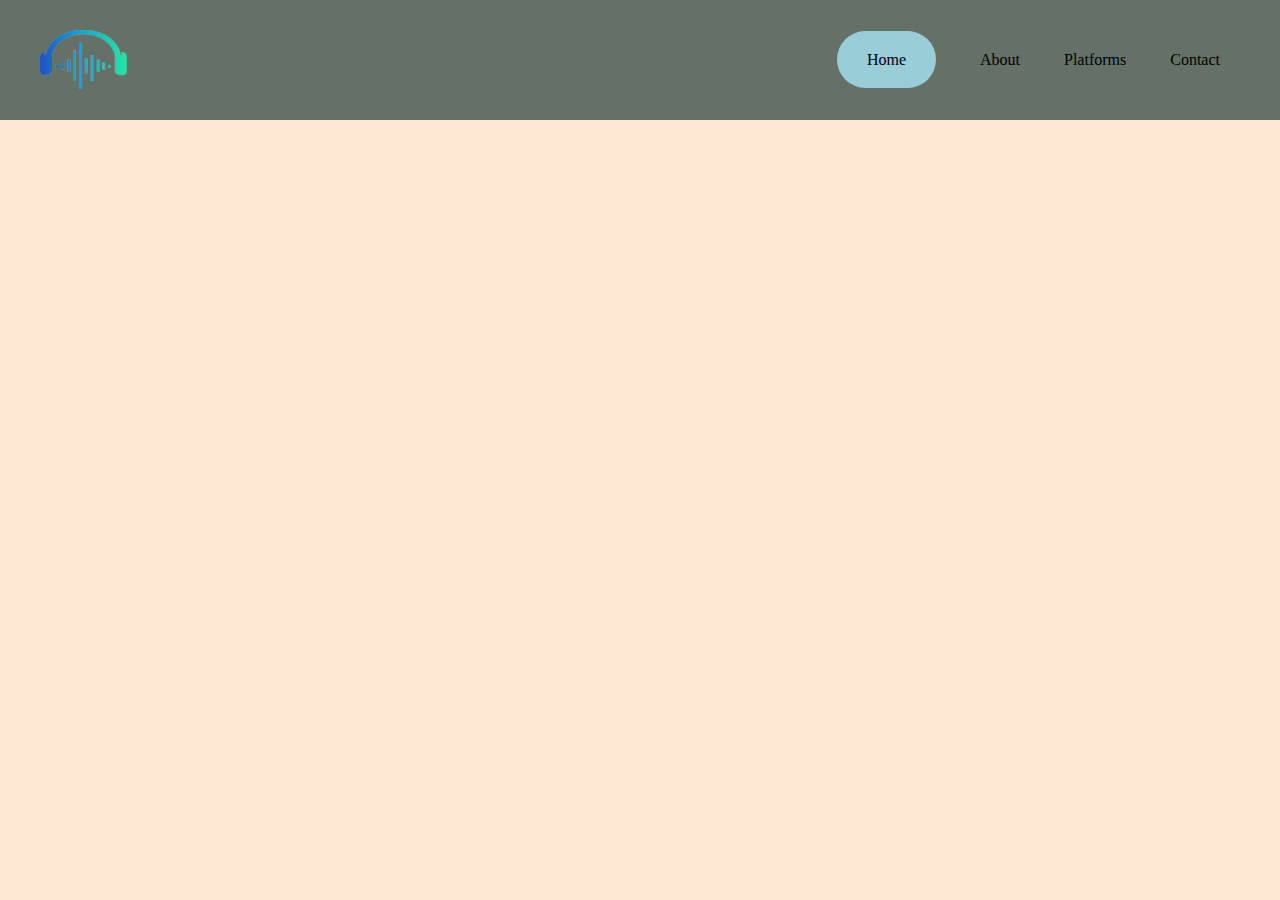
==== index.html @ 0c3b6df5 "corrected hrefs" ====
<!DOCTYPE html>
<html lang="en">
<head>
    <meta charset="UTF-8">
    <meta name="viewport" content="width=device-width, initial-scale=1.0">
    <title>Music</title>
    <meta name="author" content="Savaryna Viktoriia IP-22">

    <link href="https://fonts.googleapis.com/css2?family=Fredoka" rel="stylesheet">
    <link rel="stylesheet" href="styles.css">
</head>
<body>
    <header>
        <img src="images/logo.png" alt="logo" class="logo">
        <nav>
            <ul class="nav_links">
                <li><a href="index.html" class="active">Home</a></li>
                <li><a href="about.html">About</a></li>
                <li><a href="platforms.html">Platforms</a></li>
                <li><a href="contact.html">Contact</a></li>
            </ul> 
        </nav>
    </header>
    <!-- <main>
        <h1 style="font-family: 'Fredoka', sans-serif;"><b>Music</b></h1>
        <p style="font-family: 'Fredoka', sans-serif;"><u>
            Music is the art form that combines rhythm and sound to 
            form a functional melodic line. Music itself transcends 
            time, space, and cultures. Music can carry a mood 
            without speaking any specific words.</u>
        </p>
        <font color="white" size="3"><i>It can also be 
            captured and recorded in a written universal
            language unique unto any other art form.</i>
        </font>
        <a href="#music"><p>Read about facts</p></a>
        <p>
            <font size="5" align="center" style="font-family: 'Fredoka', sans-serif;"><center>Top genres</center>
            </font>
        </p>
        <div>
            <div>
                <a href="https://i.scdn.co/image/ab67616d00001e0208f3e7a08eb03064e6eb0af7" target="_blank">
                    <img src="https://i.scdn.co/image/ab67616d00001e0208f3e7a08eb03064e6eb0af7"
                    width="25%" height="25%"></a>
                <font size="5" style="font-family: 'Fredoka', sans-serif;"><p><b>Pop</b></p></font>
            </div>
            <div>
                <a href="https://i.scdn.co/image/ab67616d0000b273548260cbdb078bfb1dca0681" target="_blank">
                    <img src="https://i.scdn.co/image/ab67616d0000b273548260cbdb078bfb1dca0681"
                    width="20%" height="20%"></a>
                <font size="5" style="font-family: 'Fredoka', sans-serif;"><p><b>Rock</b></p></font>
            </div>
            <div>
                <a href="https://i.scdn.co/image/ab67706f000000020892a338216da10ae5a87e7b" target="_blank">
                    <img src="https://i.scdn.co/image/ab67706f000000020892a338216da10ae5a87e7b"
                    width="300" height="300"></a>
                <font size="5" style="font-family: 'Fredoka', sans-serif;"><p><b>Hip Pop</b></p></font>
            </div>
        </div>
        <div>
            <p><a name="music">
                <font size="5" align="center" color="white" style="font-family: 'Fredoka', sans-serif;"><center>Fascinating facts</center>
                </font>
            </a></p>
            <ol><font size="5" style="font-family: 'Fredoka', sans-serif;" color="white">
                <li type = "A">Music can help you concentrate and work better</li>
                <li type = "a">Singing dissolves stress excellently</li>
                <li type = "I">Babies can listen to music inside the womb</li>
                <li type = "i">Music can give you a frisson</li>
                <li>Beats that keep your heartbeats healthy</li></font>
            </ol>
        </div>
    </main> -->
</body>
</html>
---- styles.css ----
html, body {
    margin: 0;
    padding: 0;
    background-color: #FDE8D3;
    box-sizing: border-box;
}

li, a, button {
    text-decoration: none;
}

header {
    display: flex;
    background-color: #657166;
    justify-content: space-between;
    align-items: center;
    padding: 30px 40px;
}

.logo {
    margin-right: auto;
    height: 60px;
}

.nav {
    width: 100%;
    height: 75px;
    line-height: 75px;
    padding: 0px 30px;
}

a:active {
    background-color: #99CDD8;
    padding: 20px 30px;
    border: none;
    border-radius: 50px;
    color: black;
    transition: 0.5s ease;
}

.active {
    background-color: #99CDD8;
    padding: 20px 30px;
    border: none;
    border-radius: 50px;
    color: black;
}

.nav_links {
    list-style: none;
}

.nav_links li {
    display: inline-block;
    padding: 0px 20px;
}

.nav_links li a {
    color: black;
}

.nav_links li a:hover {
    color: #FDE8D3;
}

.nav_links li a {
    transition: all 0.3s ease 0s;
}
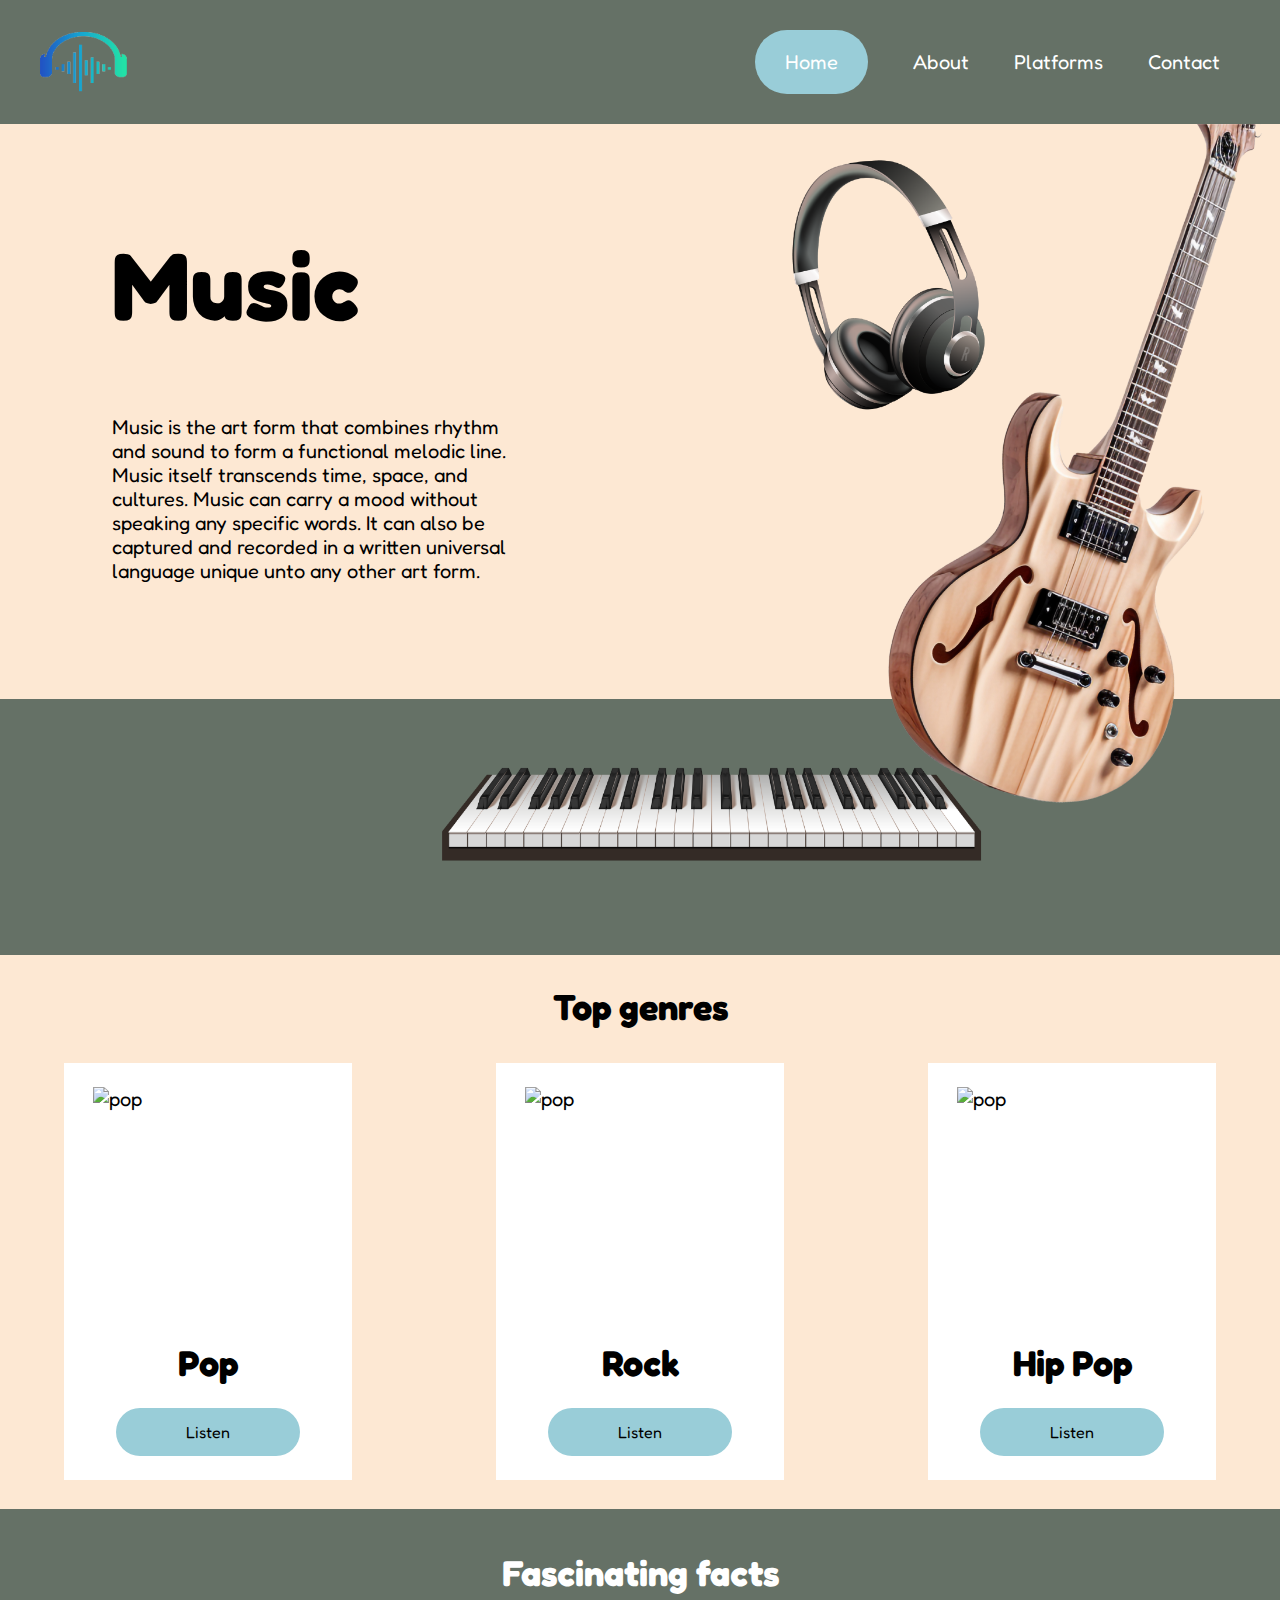
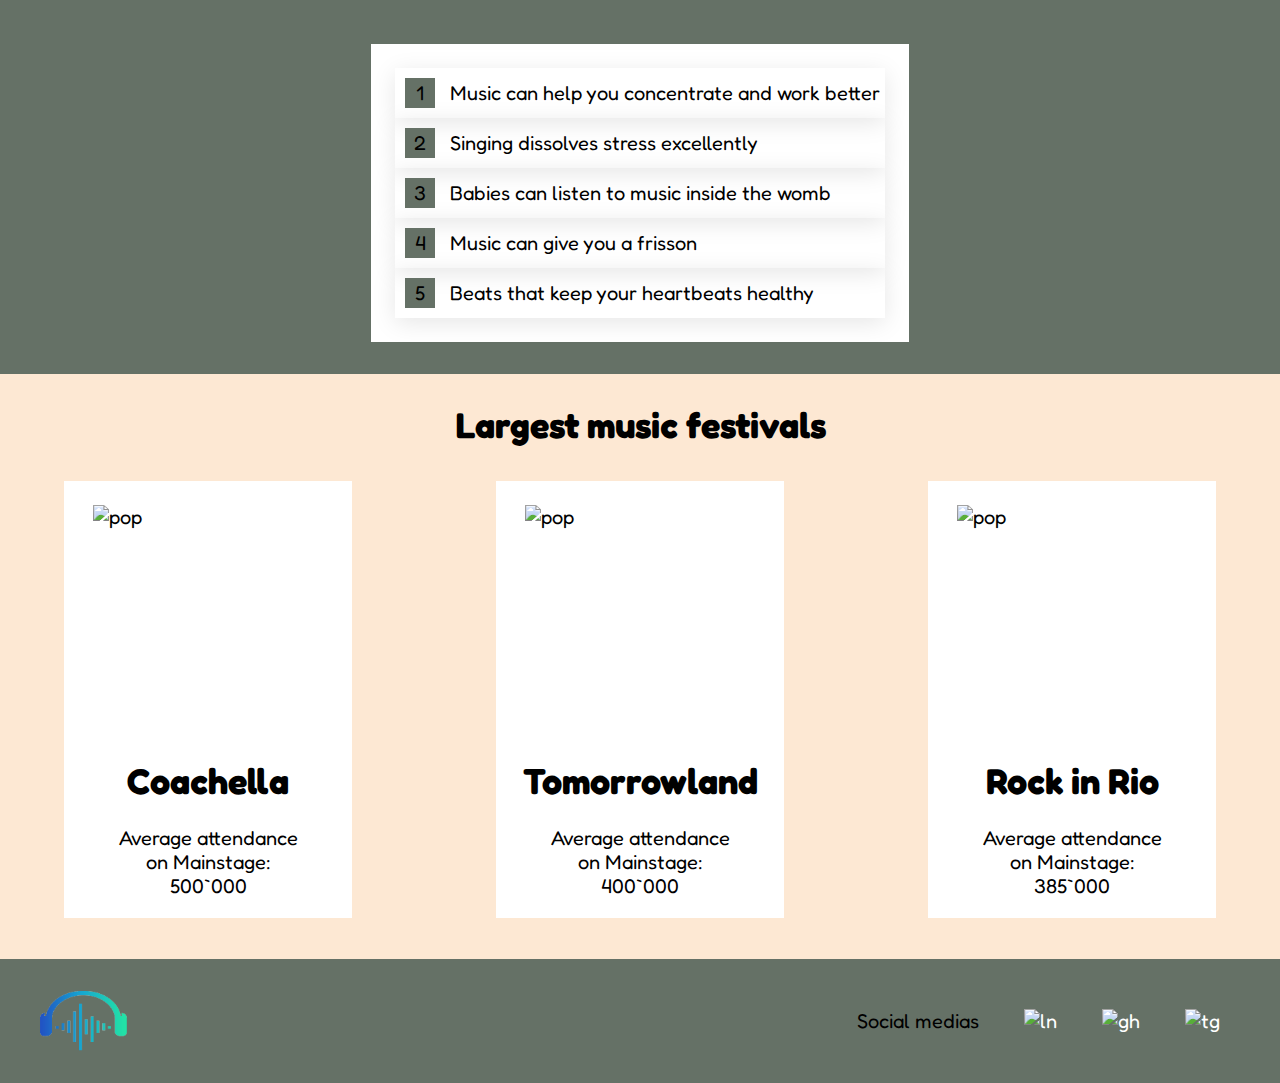
==== commit 0dcc8a97: "Updated home page" ====
--- a/index.html
+++ b/index.html
@@ -21,56 +21,80 @@
             </ul> 
         </nav>
     </header>
-    <!-- <main>
-        <h1 style="font-family: 'Fredoka', sans-serif;"><b>Music</b></h1>
-        <p style="font-family: 'Fredoka', sans-serif;"><u>
-            Music is the art form that combines rhythm and sound to 
-            form a functional melodic line. Music itself transcends 
-            time, space, and cultures. Music can carry a mood 
-            without speaking any specific words.</u>
-        </p>
-        <font color="white" size="3"><i>It can also be 
-            captured and recorded in a written universal
-            language unique unto any other art form.</i>
-        </font>
-        <a href="#music"><p>Read about facts</p></a>
-        <p>
-            <font size="5" align="center" style="font-family: 'Fredoka', sans-serif;"><center>Top genres</center>
-            </font>
-        </p>
-        <div>
-            <div>
-                <a href="https://i.scdn.co/image/ab67616d00001e0208f3e7a08eb03064e6eb0af7" target="_blank">
-                    <img src="https://i.scdn.co/image/ab67616d00001e0208f3e7a08eb03064e6eb0af7"
-                    width="25%" height="25%"></a>
-                <font size="5" style="font-family: 'Fredoka', sans-serif;"><p><b>Pop</b></p></font>
+    <img src="images/3.png" alt="photo" class="photo">
+    <section>
+        <h1 class="main_title">Music</h1>
+        <p class="main_text">Music is the art form that combines rhythm and sound to 
+            form a functional melodic line. Music itself transcends time, 
+            space, and cultures. Music can carry a mood without speaking 
+            any specific words. It can also be captured and recorded 
+        in a written universal language unique unto any other art form.</p>
+    </section>
+    <section>
+        <p class="empty"></p>
+    </section>
+    <section>
+        <h2 class="acent">Top genres</h2>
+        <div class="container">
+            <div class="cont">
+                <img src="https://i.scdn.co/image/ab67616d00001e0208f3e7a08eb03064e6eb0af7" alt="pop" class="top_img">
+                <h3 class="acent">Pop</h3>
+                <a href="https://open.spotify.com/playlist/3ZgmfR6lsnCwdffZUan8EA"><button>Listen</button></a>
             </div>
-            <div>
-                <a href="https://i.scdn.co/image/ab67616d0000b273548260cbdb078bfb1dca0681" target="_blank">
-                    <img src="https://i.scdn.co/image/ab67616d0000b273548260cbdb078bfb1dca0681"
-                    width="20%" height="20%"></a>
-                <font size="5" style="font-family: 'Fredoka', sans-serif;"><p><b>Rock</b></p></font>
+            <div class="cont">
+                <img src="https://i.scdn.co/image/ab67616d0000b2730f8a4150cb018ac22531c65c" alt="pop" class="top_img">
+                <h3 class="acent">Rock</h3>
+                <a href="https://open.spotify.com/playlist/37i9dQZF1DWXRqgorJj26U"><button>Listen</button></a>
             </div>
-            <div>
-                <a href="https://i.scdn.co/image/ab67706f000000020892a338216da10ae5a87e7b" target="_blank">
-                    <img src="https://i.scdn.co/image/ab67706f000000020892a338216da10ae5a87e7b"
-                    width="300" height="300"></a>
-                <font size="5" style="font-family: 'Fredoka', sans-serif;"><p><b>Hip Pop</b></p></font>
+            <div class="cont">
+                <img src="https://play-lh.googleusercontent.com/KjS2mK6nB8HsT51ylv-ZF7ny5DoU49qk-ibNKZCbix-MAFOeG_xZvFlhbgdv9iVXqkQ" alt="pop" class="top_img">
+                <h3 class="acent">Hip Pop</h3>
+                <a href="https://open.spotify.com/playlist/37i9dQZF1DX48TTZL62Yht"><button>Listen</button></a>
             </div>
         </div>
-        <div>
-            <p><a name="music">
-                <font size="5" align="center" color="white" style="font-family: 'Fredoka', sans-serif;"><center>Fascinating facts</center>
-                </font>
-            </a></p>
-            <ol><font size="5" style="font-family: 'Fredoka', sans-serif;" color="white">
-                <li type = "A">Music can help you concentrate and work better</li>
-                <li type = "a">Singing dissolves stress excellently</li>
-                <li type = "I">Babies can listen to music inside the womb</li>
-                <li type = "i">Music can give you a frisson</li>
-                <li>Beats that keep your heartbeats healthy</li></font>
-            </ol>
+    </section>
+    <section>
+        <div class="facts">
+            <h2 class="acent">Fascinating facts</h2>
+            <ul>
+                <li><span>1</span>Music can help you concentrate and work better</li>
+                <li><span>2</span>Singing dissolves stress excellently</li>
+                <li><span>3</span>Babies can listen to music inside the womb</li>
+                <li><span>4</span>Music can give you a frisson</li>
+                <li><span>5</span>Beats that keep your heartbeats healthy</li>
+            </ul>
         </div>
-    </main> -->
+    </section>
+    <section>
+        <h2 class="acent">Largest music festivals</h2>
+        <div class="container">
+            <div class="cont">
+                <img src="https://cdn11.bigcommerce.com/s-d7wmc7b75m/stencil/12c21480-b4cf-013c-1491-4a9e8de49ee2/e/da7768a0-a2bb-013c-5f1b-66106c2e6377/img/landing-pages/coachella-sweepstakes-mobi.jpg" alt="pop" class="top_img">
+                <h3 class="acent">Coachella</h3>
+                <p class="cont_text">Average attendance on Mainstage: 500`000</p>
+            </div>
+            <div class="cont">
+                <img src="https://i.pinimg.com/736x/38/f5/33/38f5330ce6ca0699c3c0060f0b4d494d.jpg" alt="pop" class="top_img">
+                <h3 class="acent">Tomorrowland</h3>
+                <p class="cont_text">Average attendance on Mainstage: 400`000</p>
+            </div>
+            <div class="cont">
+                <img src="https://applications-media.feverup.com/image/upload/f_auto,w_550,h_550/fever2/plan/photo/44e2d8dc-5d61-11ea-bf03-06551cb39bc6.jpg" alt="pop" class="top_img">
+                <h3 class="acent">Rock in Rio</h3>
+                <p class="cont_text">Average attendance on Mainstage: 385`000</p>
+            </div>
+        </div>
+    </section>
+    <footer>
+        <img src="images/logo.png" alt="logo" class="logo">
+        <nav>
+            <ul class="nav_links">
+                <li>Social medias</li>
+                <li><a href="https://www.linkedin.com/in/viktoriia-savaryna"><img src="https://static-00.iconduck.com/assets.00/linkedin-with-circle-icon-2048x2048-np6yltn1.png" alt="ln" class="medias"></a></li>
+                <li><a href="https://github.com/viksiik"><img src="https://creazilla-store.fra1.digitaloceanspaces.com/icons/3271892/github-icon-md.png" alt="gh" class="medias"></a></li>
+                <li><a href="https://t.me/viksii_k"><img src="https://www.svgrepo.com/show/360837/telegram.svg" alt="tg" class="medias"></a></li>
+            </ul> 
+        </nav>
+    </footer>
 </body>
 </html>--- a/styles.css
+++ b/styles.css
@@ -3,6 +3,8 @@
     padding: 0;
     background-color: #FDE8D3;
     box-sizing: border-box;
+    font-family: 'Fredoka', sans-serif;
+    font-size: 20px;
 }
 
 li, a, button {
@@ -34,7 +36,6 @@
     padding: 20px 30px;
     border: none;
     border-radius: 50px;
-    color: black;
     transition: 0.5s ease;
 }
 
@@ -43,7 +44,6 @@
     padding: 20px 30px;
     border: none;
     border-radius: 50px;
-    color: black;
 }
 
 .nav_links {
@@ -56,7 +56,7 @@
 }
 
 .nav_links li a {
-    color: black;
+    color: white;
 }
 
 .nav_links li a:hover {
@@ -67,3 +67,137 @@
     transition: all 0.3s ease 0s;
 }
 
+.photo {
+    height: 750px;
+    float: right;
+    position: relative;
+}
+
+.main_title{
+    margin-left: 112px;
+    margin-top: 102px;
+    font-size: 96px;
+}
+
+.main_text {
+    margin-top: 8px;
+    margin-left: 112px;
+    width: 400px;
+    position: absolute;
+}
+
+.empty {
+    background-color: #657166;
+    height: 256px;
+    width: 100%;
+    margin-top: 356px;
+}
+
+.acent {
+    font-size: 36px;
+    display: flex;
+    align-items: center;
+    justify-content: center;
+}
+
+h3 {
+    padding-bottom: 24px;
+    margin: 0;
+}
+
+.container {
+    display: flex;
+    flex-direction: row;
+    justify-content: space-between;
+    align-items: center;
+    padding: 5px 64px;
+}
+
+.cont {
+    background-color: white;
+    width: 288px;
+    flex-direction: column;
+    display: flex;
+    justify-content: center;
+    align-items: center;
+}
+
+.top_img {
+    width: 230px;
+    height: 230px;
+    padding: 24px;
+}
+
+button {
+    background-color: #99CDD8;
+    border: none;
+    border-radius: 50px;
+    width: 184px;
+    height: 48px;
+    margin-bottom: 24px;
+    transition: transform 0.5s;
+    font-family: 'Fredoka', sans-serif;
+    font-size: 16px;
+}
+
+button:hover {
+    transform: scale(1.1);
+}
+
+.facts {
+    margin-top: 24px;
+    padding: 12px;
+    background-color: #657166;
+    color: white;
+    display: flex;
+    flex-direction: column;
+    justify-content: center;
+    align-items: center;
+}
+
+.facts ul {
+    position: relative;
+    background-color: white;
+    color: black;
+    padding: 24px;
+}
+
+.facts ul li {
+    list-style: none;
+    box-shadow: 0 5px 25px rgba(0, 0, 0, .1);
+    transition: transform 0.5s;
+    padding: 5px;
+}
+
+.facts ul li span {
+    height: 20px;
+    width: 20px;
+    background: #657166;
+    color: black;
+    text-align: center;
+    line-height: 20px;
+    display: inline-block;
+    padding: 5px;
+    margin: 5px;
+    margin-right: 15px;
+}
+
+.cont_text {
+    width: 200px;
+    padding-top: 0;
+    margin-top: 0;
+    text-align: center;
+}
+
+footer {
+    display: flex;
+    background-color: #657166;
+    justify-content: space-between;
+    align-items: center;
+    padding: 30px 40px;
+    margin-top: 36px;
+}
+
+.medias {
+    width: 40px;
+}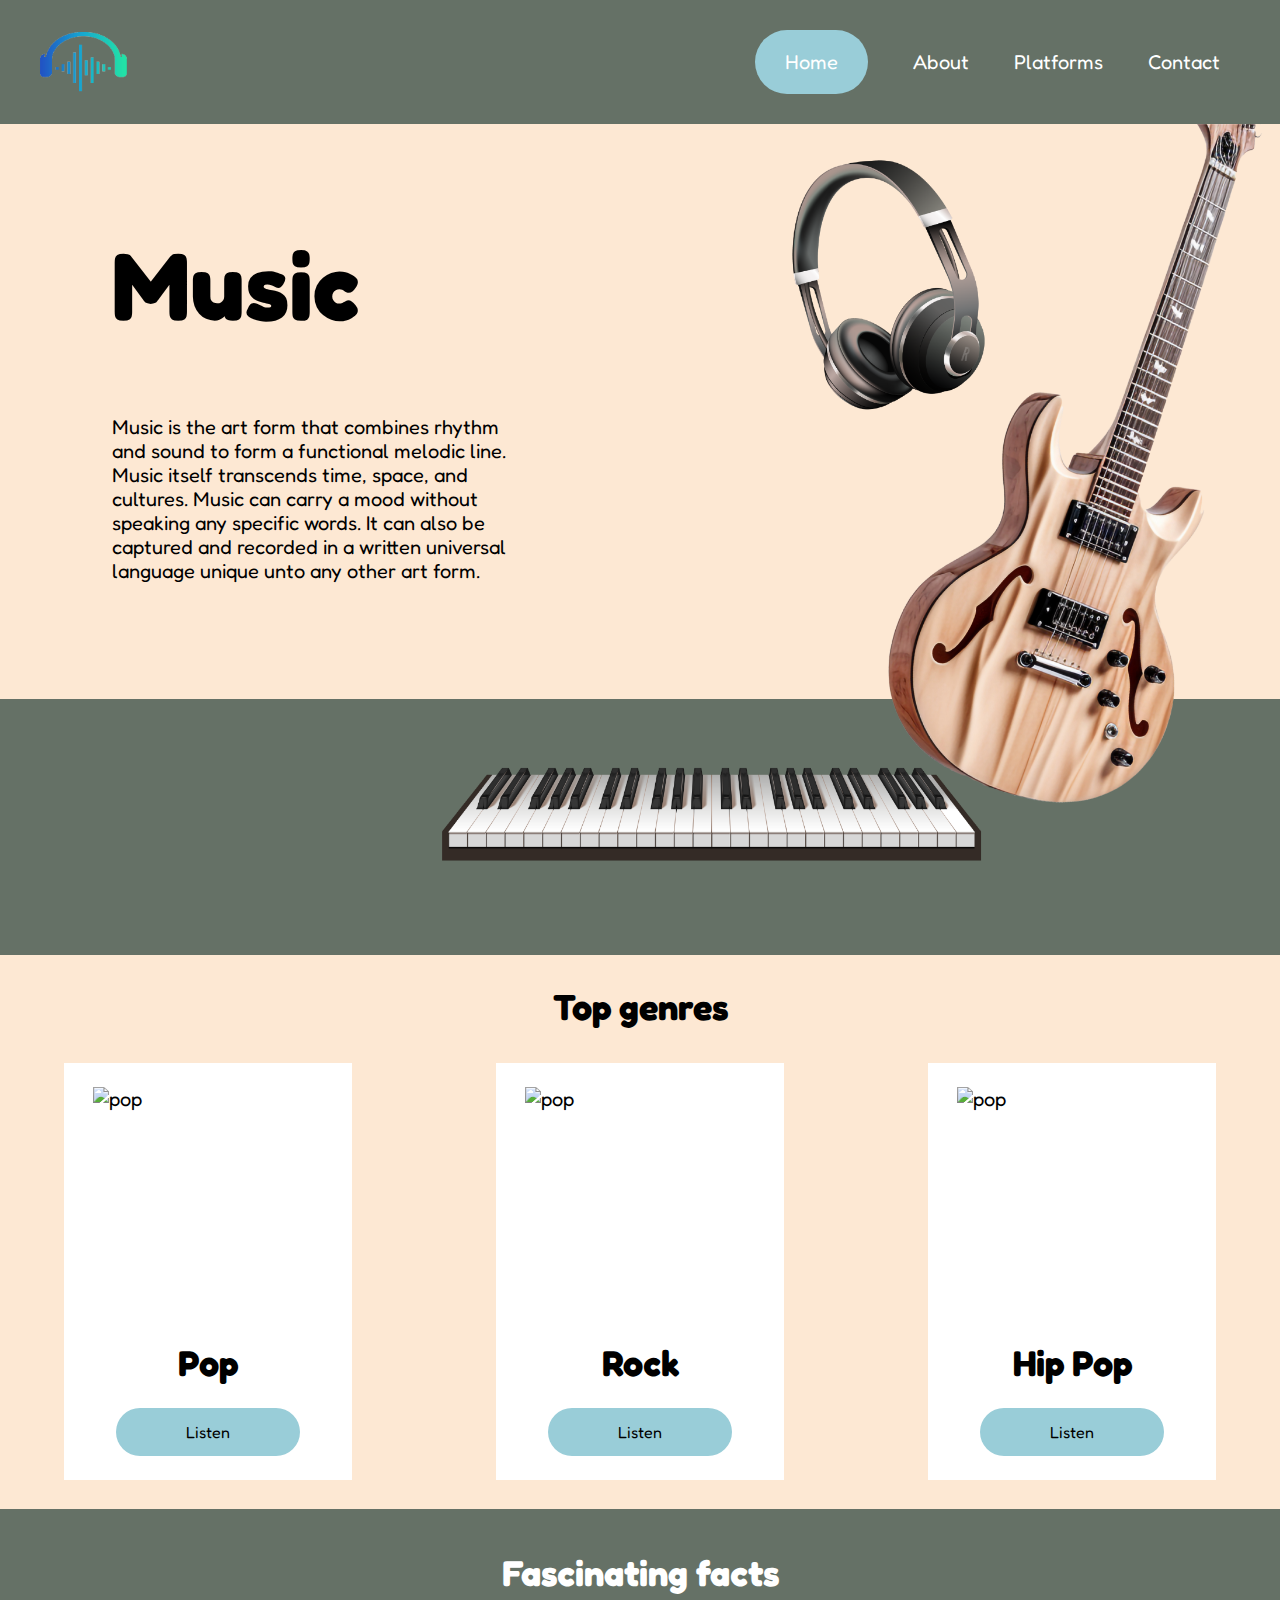
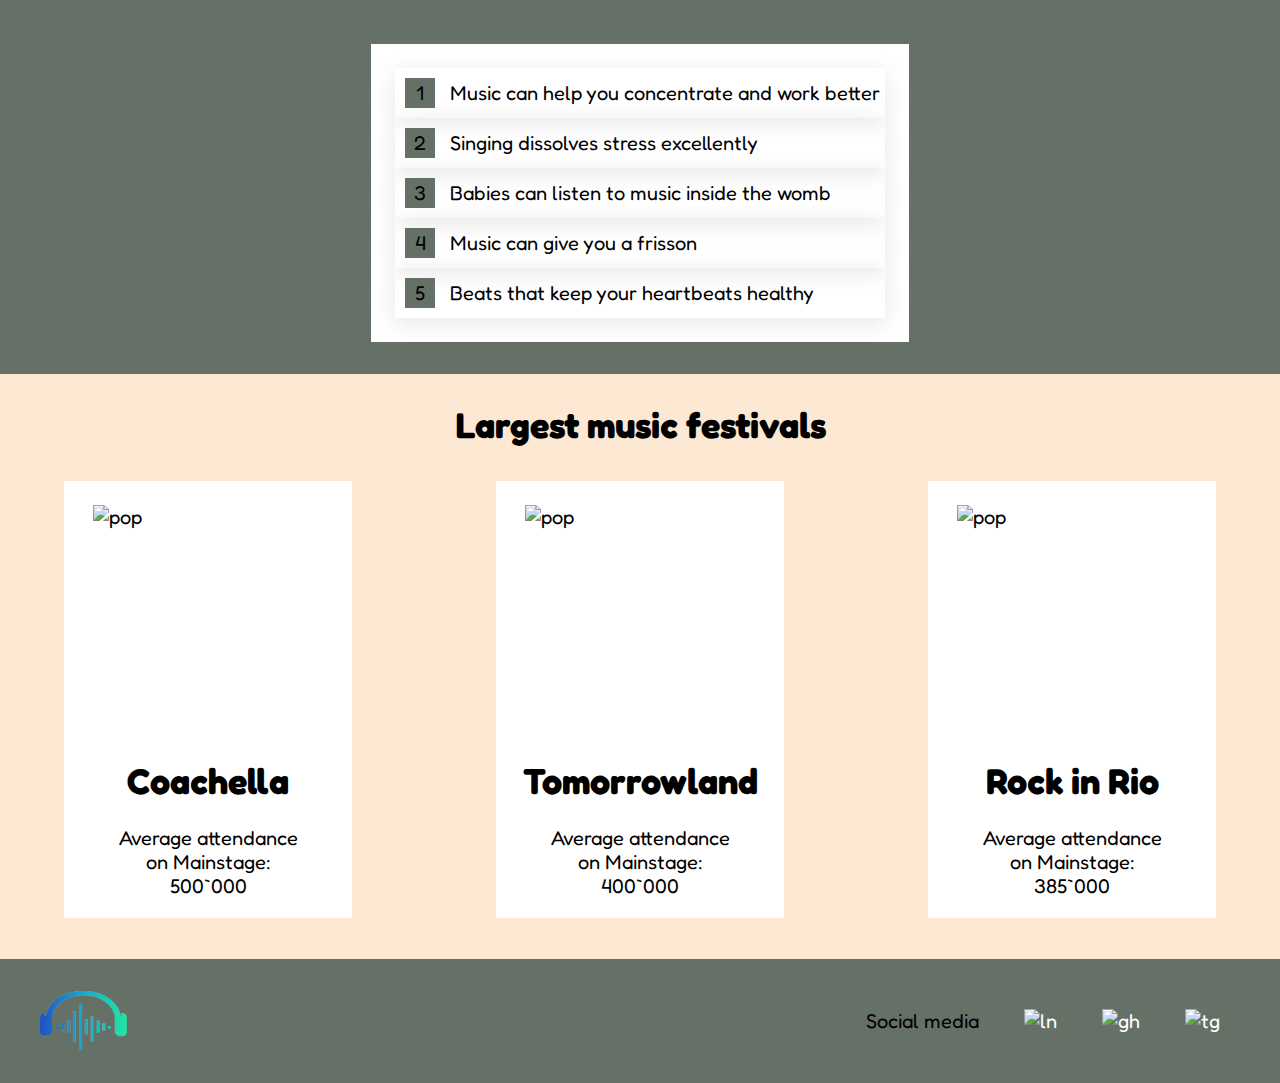
==== commit d99431aa: "Corrected some info" ====
--- a/index.html
+++ b/index.html
@@ -89,7 +89,7 @@
         <img src="images/logo.png" alt="logo" class="logo">
         <nav>
             <ul class="nav_links">
-                <li>Social medias</li>
+                <li>Social media</li>
                 <li><a href="https://www.linkedin.com/in/viktoriia-savaryna"><img src="https://static-00.iconduck.com/assets.00/linkedin-with-circle-icon-2048x2048-np6yltn1.png" alt="ln" class="medias"></a></li>
                 <li><a href="https://github.com/viksiik"><img src="https://creazilla-store.fra1.digitaloceanspaces.com/icons/3271892/github-icon-md.png" alt="gh" class="medias"></a></li>
                 <li><a href="https://t.me/viksii_k"><img src="https://www.svgrepo.com/show/360837/telegram.svg" alt="tg" class="medias"></a></li>
--- a/styles.css
+++ b/styles.css
@@ -67,6 +67,20 @@
     transition: all 0.3s ease 0s;
 }
 
+footer {
+    display: flex;
+    background-color: #657166;
+    justify-content: space-between;
+    align-items: center;
+    padding: 30px 40px;
+    margin-top: 36px;
+}
+
+.medias {
+    width: 40px;
+}
+
+/* --- HOME PAGE --- */
 .photo {
     height: 750px;
     float: right;
@@ -165,7 +179,6 @@
 .facts ul li {
     list-style: none;
     box-shadow: 0 5px 25px rgba(0, 0, 0, .1);
-    transition: transform 0.5s;
     padding: 5px;
 }
 
@@ -189,15 +202,59 @@
     text-align: center;
 }
 
-footer {
-    display: flex;
-    background-color: #657166;
-    justify-content: space-between;
-    align-items: center;
-    padding: 30px 40px;
+/* --- ABOUT PAGE --- */
+.main_title_about {
+    font-size: 96px;
+    display: flex;
+    justify-content: center;
+    align-items: center;
+    margin-top: 128px;
+}
+
+.main_text_about {
+    width: 500px;
+    text-align: center;
+    padding-left: 420px;
+    margin-bottom: 128px;
+}
+
+.missions {
+    padding: 24px;
+    background-color: #657166;
+    color: white;
+    display: flex;
+    flex-direction: column;
+    justify-content: center;
+    align-items: center;
+}
+
+.missions ol {
+    position: relative;
+    padding: 24px;
+}
+
+.missions ol li {
+    padding: 10px;
+}
+
+.team_table {
     margin-top: 36px;
-}
-
-.medias {
-    width: 40px;
+    display: flex;
+    justify-content: center;
+    align-items: center;
+}
+
+.team_table tr {
+    text-align: center;
+    background-color: white;
+}
+
+.head_name {
+    font-size: 36px;
+    text-align: center;
+    background-color: #FDE8D3;
+}
+
+.pos_text {
+    color: #99CDD8;
 }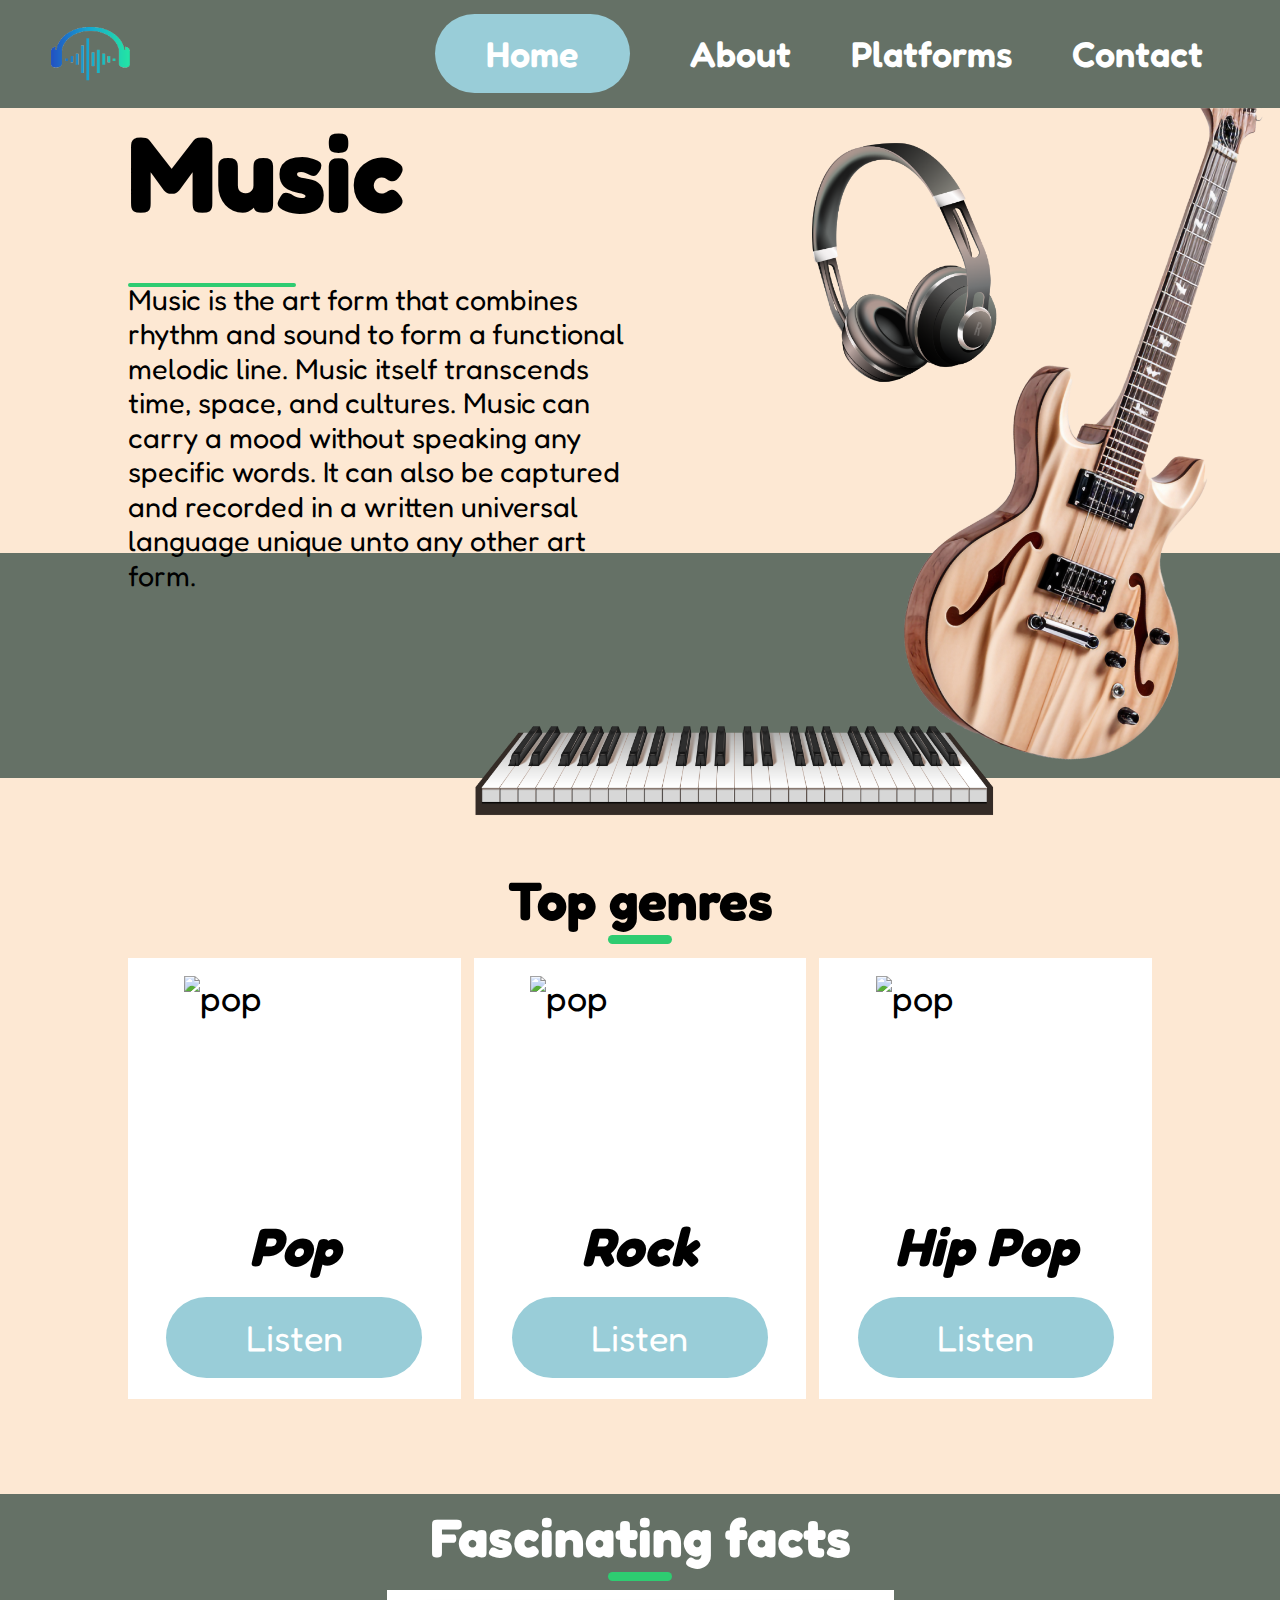
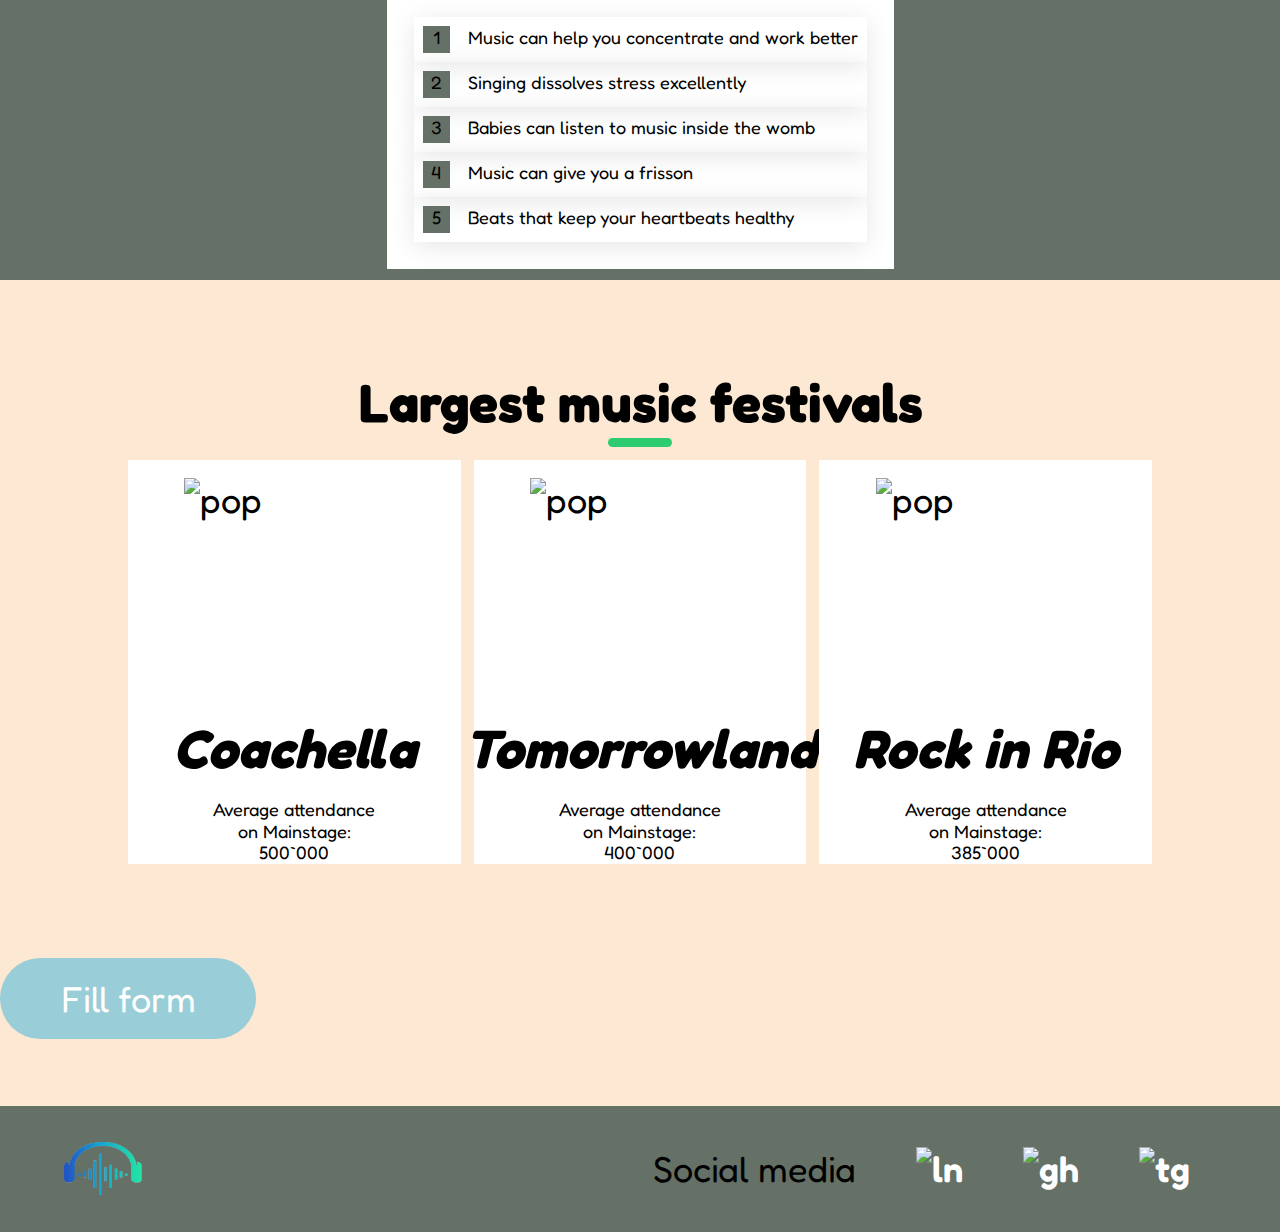
==== commit a6b45eb6: "Added js" ====
--- a/index.html
+++ b/index.html
@@ -8,8 +8,13 @@
 
     <link href="https://fonts.googleapis.com/css2?family=Fredoka" rel="stylesheet">
     <link rel="stylesheet" href="styles.css">
+    <script src="script.js"></script>
 </head>
 <body>
+    <!-- <script>
+        alert("Welcome to Music site! Have fun:3");
+    </script> -->
+        
     <header>
         <img src="images/logo.png" alt="logo" class="logo">
         <nav>
@@ -28,7 +33,7 @@
             form a functional melodic line. Music itself transcends time, 
             space, and cultures. Music can carry a mood without speaking 
             any specific words. It can also be captured and recorded 
-        in a written universal language unique unto any other art form.</p>
+            in a written universal language unique unto any other art form.</p>
     </section>
     <section>
         <p class="empty"></p>
@@ -39,7 +44,7 @@
             <div class="cont">
                 <img src="https://i.scdn.co/image/ab67616d00001e0208f3e7a08eb03064e6eb0af7" alt="pop" class="top_img">
                 <h3 class="acent">Pop</h3>
-                <a href="https://open.spotify.com/playlist/3ZgmfR6lsnCwdffZUan8EA"><button>Listen</button></a>
+                <button id="redirectBtn">Listen</button>
             </div>
             <div class="cont">
                 <img src="https://i.scdn.co/image/ab67616d0000b2730f8a4150cb018ac22531c65c" alt="pop" class="top_img">
@@ -69,7 +74,7 @@
         <h2 class="acent">Largest music festivals</h2>
         <div class="container">
             <div class="cont">
-                <img src="https://cdn11.bigcommerce.com/s-d7wmc7b75m/stencil/12c21480-b4cf-013c-1491-4a9e8de49ee2/e/da7768a0-a2bb-013c-5f1b-66106c2e6377/img/landing-pages/coachella-sweepstakes-mobi.jpg" alt="pop" class="top_img">
+                <img src="https://cdn.i-scmp.com/sites/default/files/d8/images/canvas/2022/04/28/3bca08e5-ac6e-42f7-ab82-c34a798b9bee_9344ebd2.jpg" alt="pop" class="top_img">
                 <h3 class="acent">Coachella</h3>
                 <p class="cont_text">Average attendance on Mainstage: 500`000</p>
             </div>
@@ -85,6 +90,19 @@
             </div>
         </div>
     </section>
+    <section>
+        <button class="btn" id="formBtn" onclick="ClickOnButton()">Fill form</button>
+    </section>
+    <script>
+        function redirect() {
+            setTimeout(function() {
+                location.href = "https://open.spotify.com/playlist/3ZgmfR6lsnCwdffZUan8EA"; 
+            }, 1000);
+        }
+        var redirectBtn = document.getElementById("redirectBtn");
+
+        redirectBtn.addEventListener("click", redirect);
+    </script>
     <footer>
         <img src="images/logo.png" alt="logo" class="logo">
         <nav>
--- a/styles.css
+++ b/styles.css
@@ -1,49 +1,68 @@
-html, body {
+* {
+    font-family: 'Fredoka', sans-serif;
     margin: 0;
     padding: 0;
+    box-sizing: border-box;
+}
+
+html, body {
     background-color: #FDE8D3;
-    box-sizing: border-box;
-    font-family: 'Fredoka', sans-serif;
-    font-size: 20px;
-}
-
-li, a, button {
+    font-size: 1.5em;
+    line-height: 1.2;
+}
+
+header {
+    display: flex;
+    background-color: #657166;
+    justify-content: space-between;
+    align-items: center;
+    width: 100%;
+    margin-top: 0;
+    padding: 3vh 4vw;
+    position: fixed;
+    top: 0;
+    z-index: 999;
+}
+
+#main_section {
+    margin-top: 15vw;
+    margin-bottom: 5vw;
+}
+section {
+    margin-top: 10vh;
+}
+
+.logo {
+    height: 6vh;
+}
+
+.nav {
+    height: 10vh;
+    line-height: 10vh;
+    padding: 0 2vw;
+}
+
+a, button {
     text-decoration: none;
-}
-
-header {
-    display: flex;
-    background-color: #657166;
-    justify-content: space-between;
-    align-items: center;
-    padding: 30px 40px;
-}
-
-.logo {
-    margin-right: auto;
-    height: 60px;
-}
-
-.nav {
-    width: 100%;
-    height: 75px;
-    line-height: 75px;
-    padding: 0px 30px;
-}
-
-a:active {
-    background-color: #99CDD8;
-    padding: 20px 30px;
-    border: none;
-    border-radius: 50px;
-    transition: 0.5s ease;
-}
-
+    color: white;
+    transition: all 0.3s ease;
+}
+
+a:link {
+    font-weight: 600;
+}
+
+a:visited{
+    color: #fff;
+}
+
+a:active,
 .active {
     background-color: #99CDD8;
-    padding: 20px 30px;
+    padding: 2vh 4vw;
     border: none;
-    border-radius: 50px;
+    border-radius: 5vh;
+    transition: background-color 0.5s ease;
 }
 
 .nav_links {
@@ -52,84 +71,96 @@
 
 .nav_links li {
     display: inline-block;
-    padding: 0px 20px;
-}
-
-.nav_links li a {
-    color: white;
+    padding: 0 2vw;
+    font-size: 1em;
 }
 
 .nav_links li a:hover {
     color: #FDE8D3;
 }
 
-.nav_links li a {
-    transition: all 0.3s ease 0s;
-}
-
 footer {
     display: flex;
     background-color: #657166;
     justify-content: space-between;
     align-items: center;
-    padding: 30px 40px;
-    margin-top: 36px;
+    padding: 4vh 5vw;
+    margin-top: 5vh;
 }
 
 .medias {
-    width: 40px;
-}
+    width: 4vw;
+}
+
 
 /* --- HOME PAGE --- */
 .photo {
-    height: 750px;
+    height: 80vh;
     float: right;
-    position: relative;
-}
-
-.main_title{
-    margin-left: 112px;
-    margin-top: 102px;
-    font-size: 96px;
+ 
+}
+
+.main_title {
+    margin-left: 10vw;
+    margin-top: 12vh;
+    margin-bottom: 0;
+    font-size: 3em; 
 }
 
 .main_text {
-    margin-top: 8px;
-    margin-left: 112px;
-    width: 400px;
+    margin-top: 5vh;
+    margin-left: 10vw;
+    margin-bottom: 3vh;
+    width: 40vw;
     position: absolute;
+    font-size: 0.8em;
+}
+
+.main_text:before {
+    content: '';
+    position: absolute;
+    top: 0;
+    left: 0;
+    width: 32%;
+    border: 2px solid #2ecc71;
+    border-radius: 2vh; 
 }
 
 .empty {
     background-color: #657166;
-    height: 256px;
+    height: 25vh;
     width: 100%;
-    margin-top: 356px;
+    margin-top: 35vh;
 }
 
 .acent {
-    font-size: 36px;
+    font-size: 1.5em;
     display: flex;
     align-items: center;
     justify-content: center;
 }
 
 h3 {
-    padding-bottom: 24px;
+    font-size: 1em;
+    color: black;
+    font-style: italic;
     margin: 0;
+    text-align: center;
+    padding-bottom: 2vh;
 }
 
 .container {
     display: flex;
     flex-direction: row;
-    justify-content: space-between;
-    align-items: center;
-    padding: 5px 64px;
+    justify-content: center;
+    align-items: center;
+    padding: 0.5vh 8vw;
+    gap: 1vw;
 }
 
 .cont {
     background-color: white;
-    width: 288px;
+    width: 26vw;
     flex-direction: column;
     display: flex;
     justify-content: center;
@@ -137,21 +168,21 @@
 }
 
 .top_img {
-    width: 230px;
-    height: 230px;
-    padding: 24px;
+    width: 20vw;
+    height: 20vw;
+    padding: 2vh;
 }
 
 button {
     background-color: #99CDD8;
     border: none;
-    border-radius: 50px;
-    width: 184px;
-    height: 48px;
-    margin-bottom: 24px;
+    border-radius: 5vh;
+    width: 20vw;
+    height: 9vh;
+    margin-bottom: 2.4vh;
     transition: transform 0.5s;
     font-family: 'Fredoka', sans-serif;
-    font-size: 16px;
+    font-size: 1em;
 }
 
 button:hover {
@@ -159,8 +190,8 @@
 }
 
 .facts {
-    margin-top: 24px;
-    padding: 12px;
+    margin-top: 2.4vh;
+    padding: 1.2vh;
     background-color: #657166;
     color: white;
     display: flex;
@@ -173,53 +204,64 @@
     position: relative;
     background-color: white;
     color: black;
-    padding: 24px;
+    padding: 3vh;
 }
 
 .facts ul li {
     list-style: none;
-    box-shadow: 0 5px 25px rgba(0, 0, 0, .1);
-    padding: 5px;
+    box-shadow: 0 0.5vh 3vh rgba(0, 0, 0, .1);
+    padding: 1vh;
+    font-size: 0.5em;
 }
 
 .facts ul li span {
-    height: 20px;
-    width: 20px;
+    height: 3vh; 
+    width: 3vh;
     background: #657166;
     color: black;
     text-align: center;
-    line-height: 20px;
+    line-height: 2.5vh; 
     display: inline-block;
-    padding: 5px;
-    margin: 5px;
-    margin-right: 15px;
+    margin-right: 2vh;
 }
 
 .cont_text {
-    width: 200px;
+    width: 14vw;
+    font-size: 0.5em;
     padding-top: 0;
     margin-top: 0;
     text-align: center;
 }
 
 /* --- ABOUT PAGE --- */
-.main_title_about {
-    font-size: 96px;
-    display: flex;
-    justify-content: center;
-    align-items: center;
-    margin-top: 128px;
+.main_subtitle {
+    font-size: 3em;
+    display: flex;
+    justify-content: center;
+    align-items: center;
+    margin-top: 20vh;
+    margin-bottom: 0;
 }
 
 .main_text_about {
-    width: 500px;
-    text-align: center;
-    padding-left: 420px;
-    margin-bottom: 128px;
+    width: 50vw;
+    text-align: center;
+    margin: 0 auto;
+    margin-bottom: 12.8vh;
+    font-size: 0.5em;
+}
+
+dl {
+    color: #095127;
+    font-style: italic;
+} 
+
+dd>i {
+    color:#2ecc71;
 }
 
 .missions {
-    padding: 24px;
+    padding: 2.4vh;
     background-color: #657166;
     color: white;
     display: flex;
@@ -230,18 +272,20 @@
 
 .missions ol {
     position: relative;
-    padding: 24px;
+    padding: 2.4vh;
 }
 
 .missions ol li {
-    padding: 10px;
+    padding: 1.33vh;
+    font-size: 1em;
 }
 
 .team_table {
-    margin-top: 36px;
-    display: flex;
-    justify-content: center;
-    align-items: center;
+    margin-top: 4.8vh;
+    display: flex;
+    justify-content: center;
+    align-items: center;
+    font-size: 0.8em;
 }
 
 .team_table tr {
@@ -249,12 +293,215 @@
     background-color: white;
 }
 
+.team_table td {
+    padding: 1vh;
+}
+
 .head_name {
-    font-size: 36px;
+    font-size: 1em;
     text-align: center;
     background-color: #FDE8D3;
 }
 
 .pos_text {
     color: #99CDD8;
+}
+
+/* --- PLATFORMS --- */
+.main_subtext {
+    font-size: 0.5em;
+    width: 60vw;
+    text-align: center;
+    margin: 0 auto;
+}
+
+.popular {
+    background-color: #657166;
+    color: white;
+    padding: 2.67vh;
+    display: flex;
+    align-self: center;
+    justify-content: center;
+    flex-direction: column;
+    margin-top: 12.8vh;
+}
+
+.plats_table {
+    display: flex;
+    align-self: center;
+    justify-content: center;
+    background-color: white;
+    color: black;
+    width: 60vw;
+    padding: 2vh;
+    font-size: 0.5em;
+}
+
+.plats_table a {
+    text-decoration: none;
+    color: black;
+}
+
+.plats_table td {
+    width: 20vw;
+    text-align: center;
+    padding: 1.5vh;
+    border: 1px dashed #095127;
+}
+
+.names {
+    background-color: rgba(101, 113, 102, 0.3);
+}
+
+.subtitle em + i {
+    color: #095127;
+}
+
+.subtitle {
+    font-size: 0.7em;
+    width: 40%;
+    text-align: center;
+    margin: 0 auto;
+    padding-top: 13vh;
+}
+
+
+/* --- CONTACT PAGE --- */
+
+#contact_page {
+    background-image: url(https://img.freepik.com/free-vector/hand-drawn-painted-whitewash-background_23-2151171148.jpg?t=st=1710172503~exp=1710176103~hmac=14a237558845b7c54937dbd1c1f35a5c77c193461f934fffa0e2217fa7bb0309&w=826);
+    background-repeat: no-repeat;
+    background-size: cover;
+    padding-top: 12.8vh;
+    padding-bottom: 20vh;
+}
+
+.cont_container {
+    position: relative;
+    height: 100%;
+    display: flex;
+    justify-content: center;
+    align-items: center;
+    padding: 3vh 13vw;
+}
+
+.contact-box {
+    max-width: 95vw;
+    display: grid;
+    grid-template-columns: repeat(2, 1fr);
+    justify-content: center;
+    align-items: center;
+    text-align: center;
+    background-color: #657166;
+    box-shadow: 0px 0px 1.8vw 0.4vw rgba(0, 0, 0, 0.19);
+}
+
+.left {
+    display: flex;
+    justify-content: center;
+    align-items: center;
+    text-align: left;
+    height: 100%;
+    color: white;
+    float: left;
+}
+
+.right {
+    padding: 2vh 5vw;
+    background-color: white;
+    margin: 2vh;
+    border-radius: 4vw;
+}
+
+h2 {
+    position: relative;
+    padding: 0 0 1.33vh;
+    margin-bottom: 1vh;
+    font-size: 1em;
+}
+
+h2:after {
+    content: '';
+    position: absolute;
+    left: 50%;
+    bottom: 0;
+    transform: translateX(-50%);
+    height: 1vh;
+    width: 5vw;
+    border-radius: 2vw;
+    background-color: #2ecc71;
+}
+
+.field {
+    width: 90%;
+    border: 0.1vw solid rgba(0, 0, 0, 0);
+    outline: none;
+    background-color: rgba(230, 230, 230, 0.6);
+    padding: 0.7vh 1vw;
+    font-size: 0.5em;
+    margin-bottom: 1vh;
+    transition: .3s;
+    border-radius: 2vw;
+}
+
+.field:hover {
+    background-color: rgba(0, 0, 0, 0.1);
+}
+
+textarea {
+    min-height: 12vh;
+}
+
+.field:focus {
+    border: 0.13vw solid rgba(30, 85, 250, 0.47);
+    background-color: #fff;
+}
+
+.main_subtitle_1 {
+    font-size: 3em;
+    display: flex;
+    justify-content: center;
+    align-items: center;
+    padding-top: 12.8vh;
+    margin: 0;
+}
+
+.cont_us {
+    font-size: 2em;
+}
+
+.adress {
+    color: rgb(184, 255, 255) !important;
+}
+
+#frame {
+    border: 2px solid #6f6f6f;
+    width: 100vw;
+    height: 150px;
+    float: right;
+    margin-bottom: 10px;
+    margin-top: 24px;
+}
+
+.contact_table tbody tr:first-child {
+    color:black;
+}
+
+
+@media only screen and (max-width: 600px) {
+    html, body {
+        font-size: 0.5em; 
+        row-gap: 1vw;
+    }
+}
+
+@media screen and (max-width: 1200px) {
+    .container {
+        flex-direction: column;
+        padding: 2vh 5vw;
+    }
+
+    .cont {
+        width: 50vw;
+    }
 }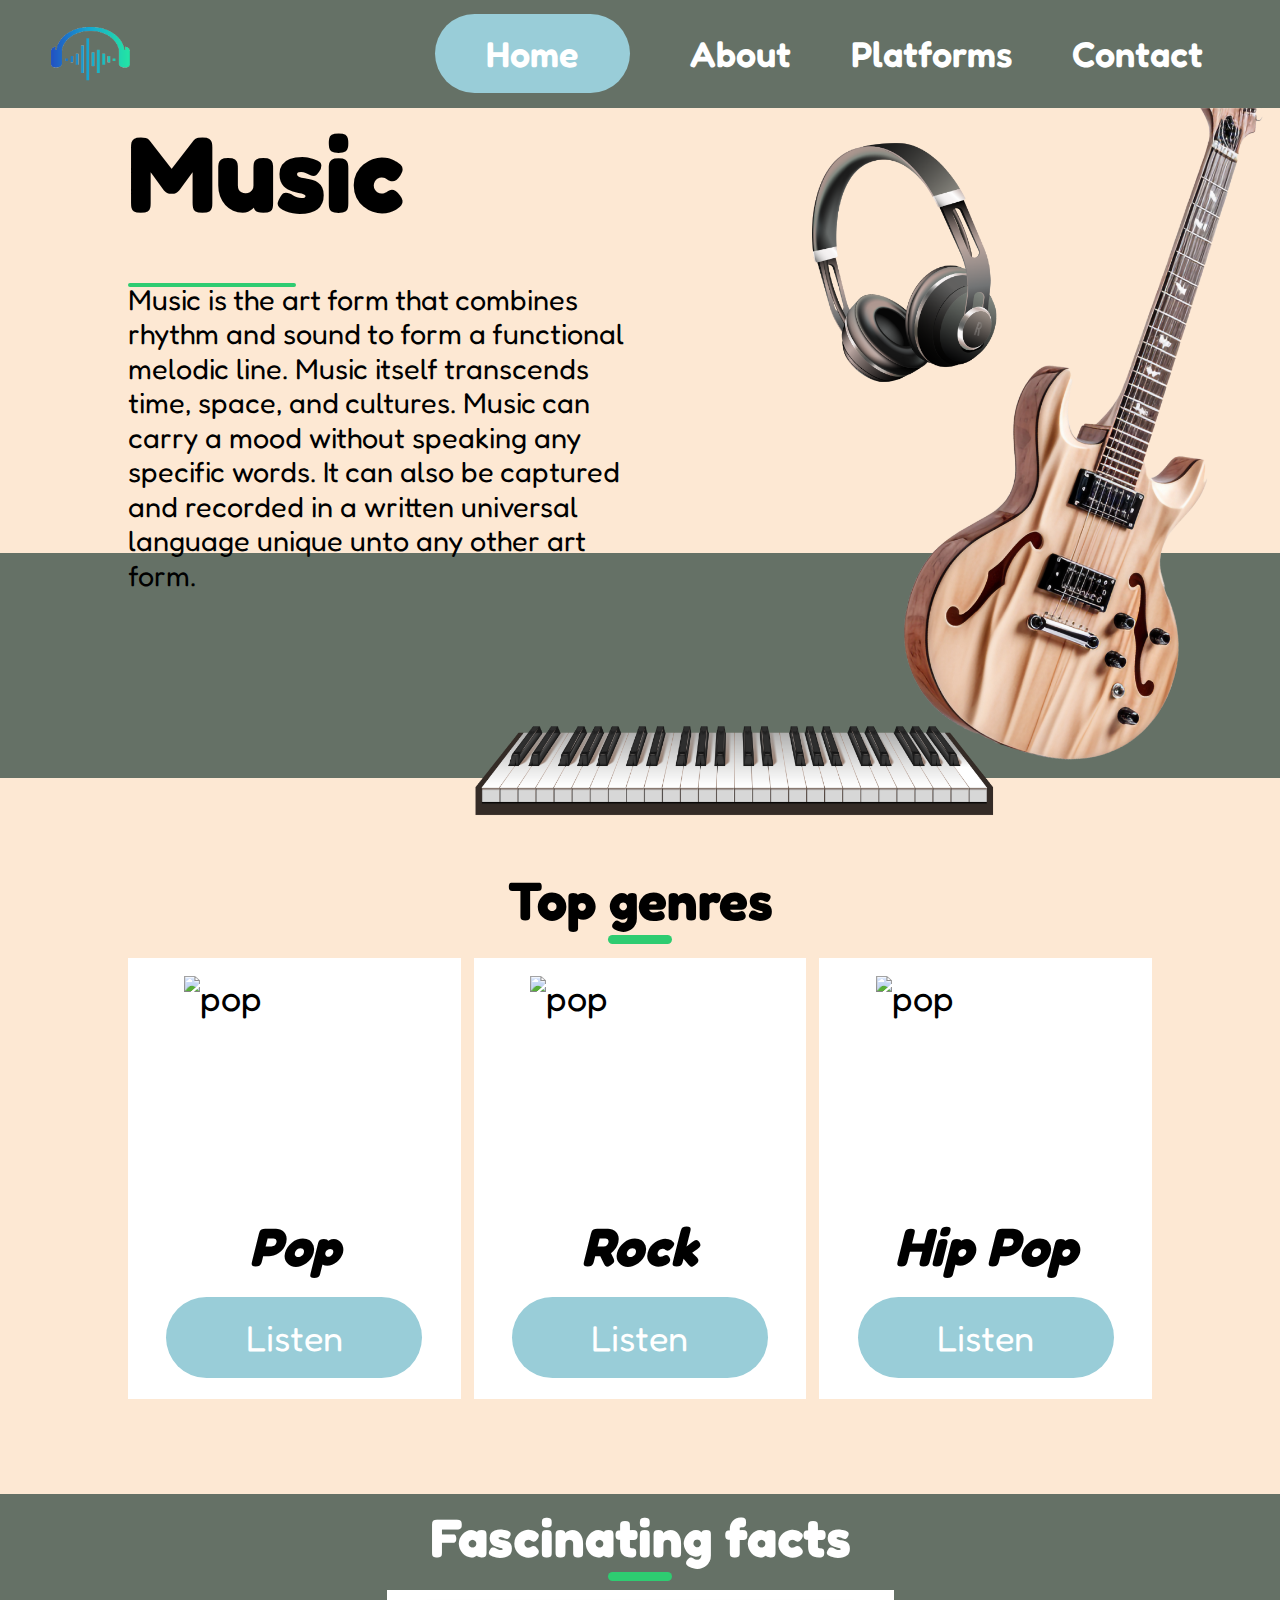
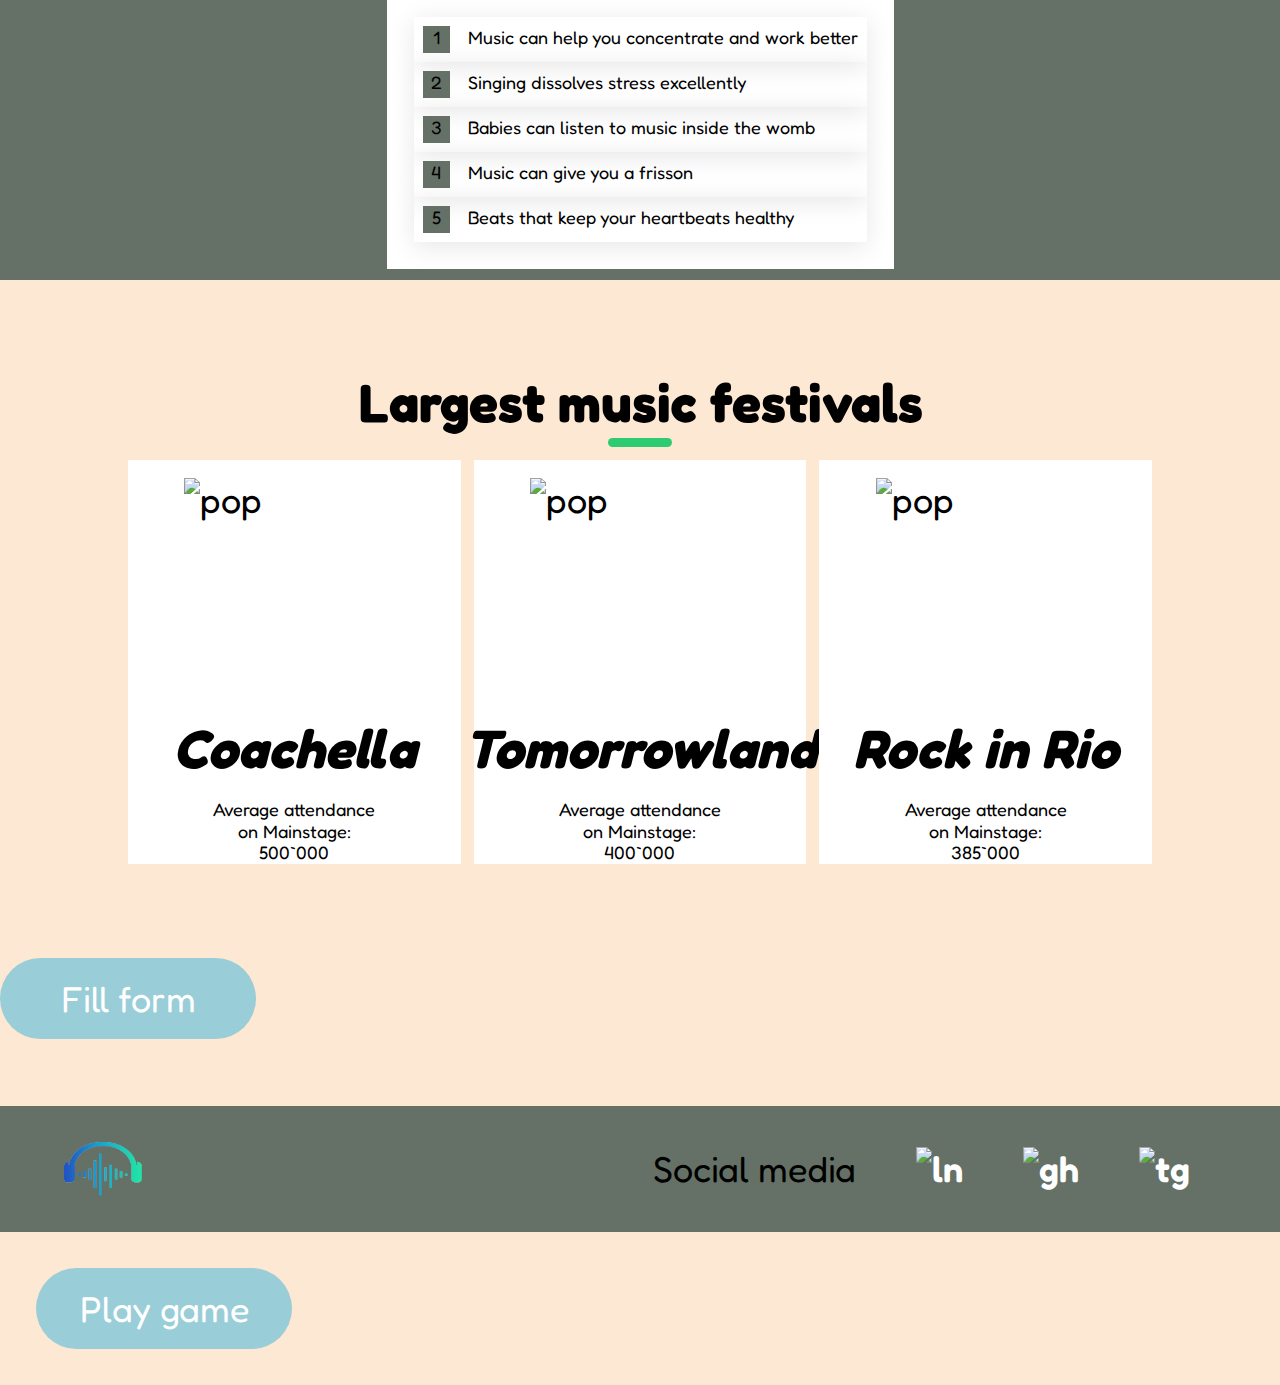
==== commit f0c734a7: "Added game" ====
--- a/index.html
+++ b/index.html
@@ -11,9 +11,9 @@
     <script src="script.js"></script>
 </head>
 <body>
-    <!-- <script>
+    <script>
         alert("Welcome to Music site! Have fun:3");
-    </script> -->
+    </script>
         
     <header>
         <img src="images/logo.png" alt="logo" class="logo">
@@ -44,24 +44,24 @@
             <div class="cont">
                 <img src="https://i.scdn.co/image/ab67616d00001e0208f3e7a08eb03064e6eb0af7" alt="pop" class="top_img">
                 <h3 class="acent">Pop</h3>
-                <button id="redirectBtn">Listen</button>
+                <button id="redirectBtn" class="btn">Listen</button>
             </div>
             <div class="cont">
                 <img src="https://i.scdn.co/image/ab67616d0000b2730f8a4150cb018ac22531c65c" alt="pop" class="top_img">
                 <h3 class="acent">Rock</h3>
-                <a href="https://open.spotify.com/playlist/37i9dQZF1DWXRqgorJj26U"><button>Listen</button></a>
+                <a href="https://open.spotify.com/playlist/37i9dQZF1DWXRqgorJj26U"><button class="btn">Listen</button></a>
             </div>
             <div class="cont">
                 <img src="https://play-lh.googleusercontent.com/KjS2mK6nB8HsT51ylv-ZF7ny5DoU49qk-ibNKZCbix-MAFOeG_xZvFlhbgdv9iVXqkQ" alt="pop" class="top_img">
                 <h3 class="acent">Hip Pop</h3>
-                <a href="https://open.spotify.com/playlist/37i9dQZF1DX48TTZL62Yht"><button>Listen</button></a>
+                <a href="https://open.spotify.com/playlist/37i9dQZF1DX48TTZL62Yht"><button class="btn">Listen</button></a>
             </div>
         </div>
     </section>
     <section>
         <div class="facts">
             <h2 class="acent">Fascinating facts</h2>
-            <ul>
+            <ul id="factList">
                 <li><span>1</span>Music can help you concentrate and work better</li>
                 <li><span>2</span>Singing dissolves stress excellently</li>
                 <li><span>3</span>Babies can listen to music inside the womb</li>
@@ -99,20 +99,58 @@
                 location.href = "https://open.spotify.com/playlist/3ZgmfR6lsnCwdffZUan8EA"; 
             }, 1000);
         }
-        var redirectBtn = document.getElementById("redirectBtn");
+        let redirectBtn = document.getElementById("redirectBtn");
 
-        redirectBtn.addEventListener("click", redirect);
+        redirectBtn.onclick = redirect;
+
+        let buttons = document.querySelectorAll('.btn');
+        buttons.forEach(button => {
+            console.log(button.textContent);
+          });
+
+        const h3Element = document.querySelector('.cont p');
+
+        console.log('innerHTML:', h3Element.innerHTML);
+        console.log('outerHTML:', h3Element.outerHTML);
+
+        console.log('nodeValue:', h3Element.firstChild.nodeValue);
+        console.log('data:', h3Element.firstChild.data);
+          
+        console.log('textContent:', h3Element.textContent);
+
+        document.getElementById('factList').onclick = function(event) {
+            let items = document.querySelectorAll('#factList li');
+
+            items.forEach(function(item) {
+                item.style.backgroundColor = '';
+            });
+
+            let clickedItem = event.target.closest('li');
+            if (clickedItem) {
+                clickedItem.style.backgroundColor = '#b1c4b3'; 
+            }
+        };
+
     </script>
     <footer>
         <img src="images/logo.png" alt="logo" class="logo">
         <nav>
             <ul class="nav_links">
                 <li>Social media</li>
-                <li><a href="https://www.linkedin.com/in/viktoriia-savaryna"><img src="https://static-00.iconduck.com/assets.00/linkedin-with-circle-icon-2048x2048-np6yltn1.png" alt="ln" class="medias"></a></li>
+                <li><a href="https://www.linkedin.com/in/viktoriia-saletyna"><img src="https://static-00.iconduck.com/assets.00/linkedin-with-circle-icon-2048x2048-np6yltn1.png" alt="ln" class="medias"></a></li>
                 <li><a href="https://github.com/viksiik"><img src="https://creazilla-store.fra1.digitaloceanspaces.com/icons/3271892/github-icon-md.png" alt="gh" class="medias"></a></li>
                 <li><a href="https://t.me/viksii_k"><img src="https://www.svgrepo.com/show/360837/telegram.svg" alt="tg" class="medias"></a></li>
             </ul> 
         </nav>
     </footer>
+    <button id="Game">Play game</button>
+    <script>
+        function redirection() {
+            location.href = "game.html"; 
+        }
+        let redirectionBtn = document.getElementById("Game");
+
+        redirectionBtn.onclick = redirection;
+    </script>
 </body>
 </html>--- a/styles.css
+++ b/styles.css
@@ -504,4 +504,24 @@
     .cont {
         width: 50vw;
     }
+}
+
+.menu {
+    display: flex;
+    justify-content: center;
+    align-items: center;
+    flex-direction: column;
+}
+
+#counterInput {
+    width: 128px;
+    font-size: 36px;
+    margin: 36px;
+    padding: 16px;
+    text-align: center;
+}
+
+#Game {
+    margin: 36px;
+    
 }